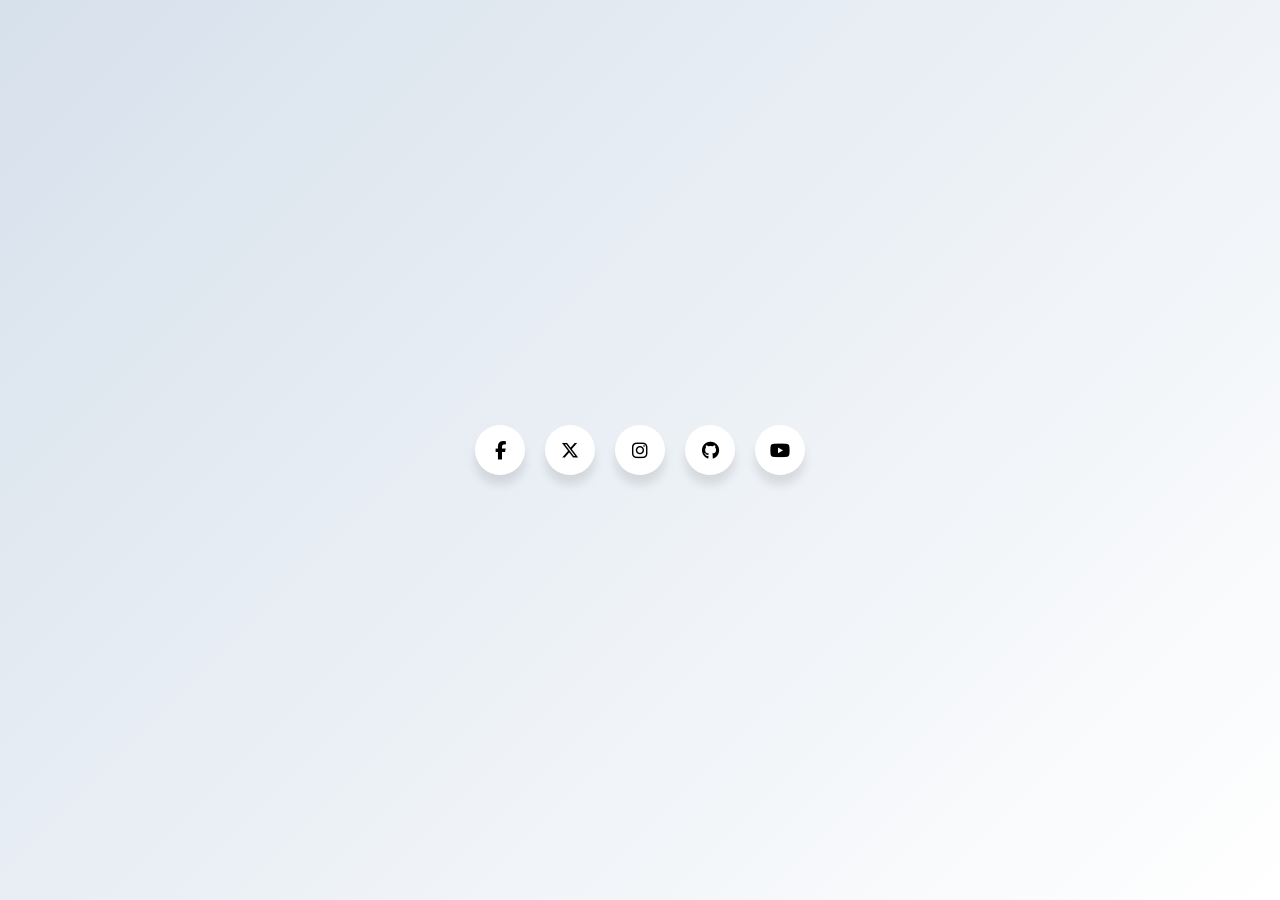
==== index.html @ 21b19be9 "Add files via upload" ====
<!DOCTYPE html>
<html lang="en" >
<head>
  <meta charset="UTF-8">
  <title>Social Media Icons Popups | @coding.stella</title>
  <link rel='stylesheet' href='https://cdnjs.cloudflare.com/ajax/libs/font-awesome/6.4.2/css/all.min.css'><link rel="stylesheet" href="./style.css">
<style>
    @import url("https://fonts.googleapis.com/css2?family=Poppins&display=swap");

* {
  margin: 0;
  padding: 0;
  box-sizing: border-box;
}

*:focus,
*:active {
  outline: none !important;
  -webkit-tap-highlight-color: transparent;
}

html,
body {
  display: flex;
  justify-content: center;
  align-items: center;
  min-height: 100vh;
  min-width: 100vw;
  margin: 0;
  font-family: "Poppins", sans-serif;
  background: linear-gradient(315deg, #ffffff, #d7e1ec);
}

.wrapper {
  display: inline-flex;
  list-style: none;
  padding: 0;
}

.wrapper .icon {
  position: relative;
  background: #ffffff;
  border-radius: 50%;
  padding: 15px;
  margin: 10px;
  width: 50px;
  height: 50px;
  font-size: 18px;
  display: flex;
  justify-content: center;
  align-items: center;
  flex-direction: column;
  box-shadow: 0 10px 10px rgba(0, 0, 0, 0.1);
  cursor: pointer;
  transition: all 0.2s cubic-bezier(0.68, -0.55, 0.265, 1.55);
}

.wrapper .tooltip {
  position: absolute;
  top: 0;
  font-size: 14px;
  background: #ffffff;
  color: #ffffff;
  padding: 5px 8px;
  border-radius: 5px;
  box-shadow: 0 10px 10px rgba(0, 0, 0, 0.1);
  opacity: 0;
  pointer-events: none;
  transition: all 0.3s cubic-bezier(0.68, -0.55, 0.265, 1.55);
}

.wrapper .tooltip::before {
  position: absolute;
  content: "";
  height: 8px;
  width: 8px;
  background: #ffffff;
  bottom: -3px;
  left: 50%;
  transform: translate(-50%) rotate(45deg);
  transition: all 0.3s cubic-bezier(0.68, -0.55, 0.265, 1.55);
}

.wrapper .icon:hover .tooltip {
  top: -45px;
  opacity: 1;
  visibility: visible;
  pointer-events: auto;
}

.wrapper .icon:hover span,
.wrapper .icon:hover .tooltip {
  text-shadow: 0px -1px 0px rgba(0, 0, 0, 0.1);
}

.wrapper .facebook:hover,
.wrapper .facebook:hover .tooltip,
.wrapper .facebook:hover .tooltip::before {
  background: #1877f2;
  color: #ffffff;
}

.wrapper .twitter:hover,
.wrapper .twitter:hover .tooltip,
.wrapper .twitter:hover .tooltip::before {
  background: #222222;
  color: #ffffff;
}

.wrapper .instagram:hover,
.wrapper .instagram:hover .tooltip,
.wrapper .instagram:hover .tooltip::before {
  background: #e4405f;
  color: #ffffff;
}

.wrapper .github:hover,
.wrapper .github:hover .tooltip,
.wrapper .github:hover .tooltip::before {
  background: #833ab4;
  color: #ffffff;
}

.wrapper .youtube:hover,
.wrapper .youtube:hover .tooltip,
.wrapper .youtube:hover .tooltip::before {
  background: #cd201f;
  color: #ffffff;
}
</style>
</head>
<body>
<!-- partial:index.partial.html -->
<ul class="wrapper">
  <li class="icon facebook">
    <span class="tooltip">Facebook</span>
    <span><i class="fab fa-facebook-f"></i></span>
  </li>
  <li class="icon twitter">
    <span class="tooltip">Twitter</span>
    <span><i class="fab fa-x-twitter"></i></span>
  </li>
  <li class="icon instagram">
    <span class="tooltip">Instagram</span>
    <span><i class="fab fa-instagram"></i></span>
  </li>
  <li class="icon github">
    <span class="tooltip">Github</span>
    <span><i class="fab fa-github"></i></span>
  </li>
  <li class="icon youtube">
    <span class="tooltip">Youtube</span>
    <span><i class="fab fa-youtube"></i></span>
  </li>
</ul>
<!-- partial -->
  
</body>
</html>
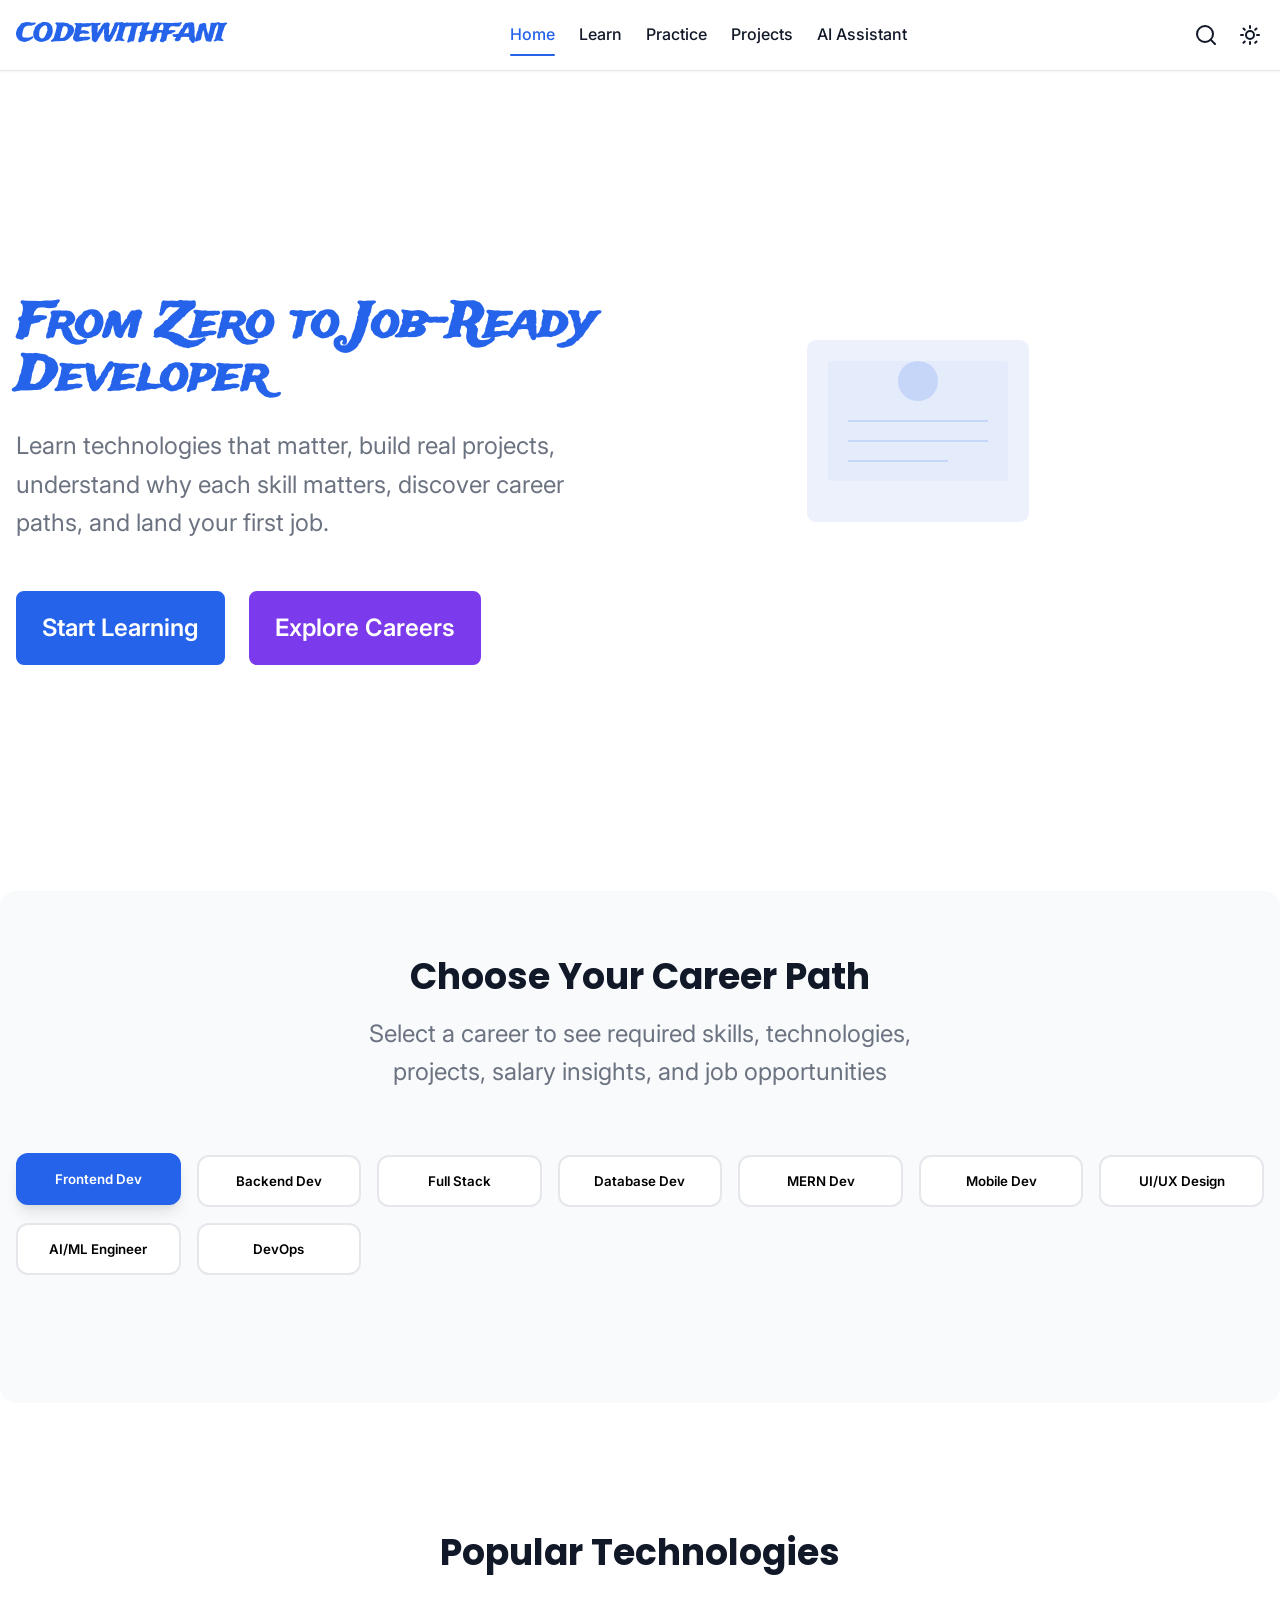
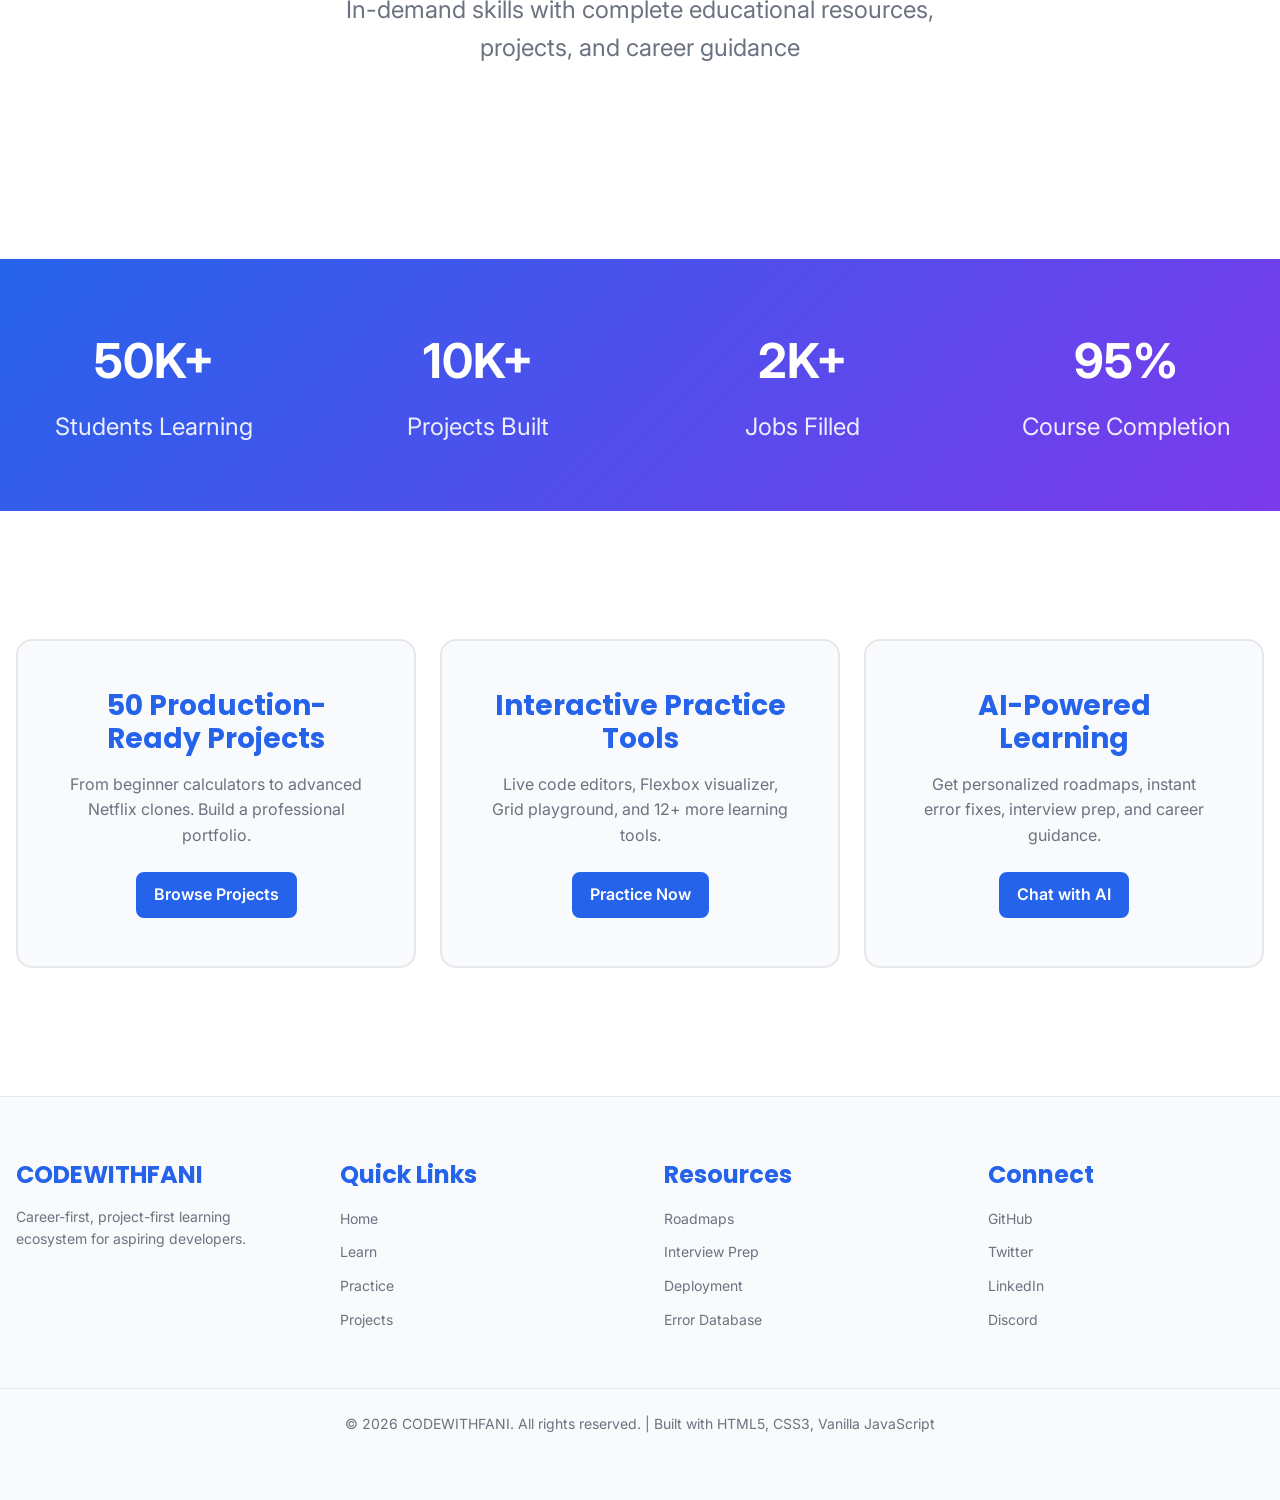
==== commit dba2b54a: "Add index.html - Complete home page" ====
--- a/index.html
+++ b/index.html
@@ -1,159 +1,265 @@
-<!DOCTYPE html>
-<html lang="en" >
-<head>
-  <meta charset="UTF-8">
-  <title>Social Media Icons Popups | @coding.stella</title>
-  <link rel='stylesheet' href='https://cdnjs.cloudflare.com/ajax/libs/font-awesome/6.4.2/css/all.min.css'><link rel="stylesheet" href="./style.css">
-<style>
-    @import url("https://fonts.googleapis.com/css2?family=Poppins&display=swap");
-
-* {
-  margin: 0;
-  padding: 0;
-  box-sizing: border-box;
-}
-
-*:focus,
-*:active {
-  outline: none !important;
-  -webkit-tap-highlight-color: transparent;
-}
-
-html,
-body {
-  display: flex;
-  justify-content: center;
-  align-items: center;
-  min-height: 100vh;
-  min-width: 100vw;
-  margin: 0;
-  font-family: "Poppins", sans-serif;
-  background: linear-gradient(315deg, #ffffff, #d7e1ec);
-}
-
-.wrapper {
-  display: inline-flex;
-  list-style: none;
-  padding: 0;
-}
-
-.wrapper .icon {
-  position: relative;
-  background: #ffffff;
-  border-radius: 50%;
-  padding: 15px;
-  margin: 10px;
-  width: 50px;
-  height: 50px;
-  font-size: 18px;
-  display: flex;
-  justify-content: center;
-  align-items: center;
-  flex-direction: column;
-  box-shadow: 0 10px 10px rgba(0, 0, 0, 0.1);
-  cursor: pointer;
-  transition: all 0.2s cubic-bezier(0.68, -0.55, 0.265, 1.55);
-}
-
-.wrapper .tooltip {
-  position: absolute;
-  top: 0;
-  font-size: 14px;
-  background: #ffffff;
-  color: #ffffff;
-  padding: 5px 8px;
-  border-radius: 5px;
-  box-shadow: 0 10px 10px rgba(0, 0, 0, 0.1);
-  opacity: 0;
-  pointer-events: none;
-  transition: all 0.3s cubic-bezier(0.68, -0.55, 0.265, 1.55);
-}
-
-.wrapper .tooltip::before {
-  position: absolute;
-  content: "";
-  height: 8px;
-  width: 8px;
-  background: #ffffff;
-  bottom: -3px;
-  left: 50%;
-  transform: translate(-50%) rotate(45deg);
-  transition: all 0.3s cubic-bezier(0.68, -0.55, 0.265, 1.55);
-}
-
-.wrapper .icon:hover .tooltip {
-  top: -45px;
-  opacity: 1;
-  visibility: visible;
-  pointer-events: auto;
-}
-
-.wrapper .icon:hover span,
-.wrapper .icon:hover .tooltip {
-  text-shadow: 0px -1px 0px rgba(0, 0, 0, 0.1);
-}
-
-.wrapper .facebook:hover,
-.wrapper .facebook:hover .tooltip,
-.wrapper .facebook:hover .tooltip::before {
-  background: #1877f2;
-  color: #ffffff;
-}
-
-.wrapper .twitter:hover,
-.wrapper .twitter:hover .tooltip,
-.wrapper .twitter:hover .tooltip::before {
-  background: #222222;
-  color: #ffffff;
-}
-
-.wrapper .instagram:hover,
-.wrapper .instagram:hover .tooltip,
-.wrapper .instagram:hover .tooltip::before {
-  background: #e4405f;
-  color: #ffffff;
-}
-
-.wrapper .github:hover,
-.wrapper .github:hover .tooltip,
-.wrapper .github:hover .tooltip::before {
-  background: #833ab4;
-  color: #ffffff;
-}
-
-.wrapper .youtube:hover,
-.wrapper .youtube:hover .tooltip,
-.wrapper .youtube:hover .tooltip::before {
-  background: #cd201f;
-  color: #ffffff;
-}
-</style>
-</head>
-<body>
-<!-- partial:index.partial.html -->
-<ul class="wrapper">
-  <li class="icon facebook">
-    <span class="tooltip">Facebook</span>
-    <span><i class="fab fa-facebook-f"></i></span>
-  </li>
-  <li class="icon twitter">
-    <span class="tooltip">Twitter</span>
-    <span><i class="fab fa-x-twitter"></i></span>
-  </li>
-  <li class="icon instagram">
-    <span class="tooltip">Instagram</span>
-    <span><i class="fab fa-instagram"></i></span>
-  </li>
-  <li class="icon github">
-    <span class="tooltip">Github</span>
-    <span><i class="fab fa-github"></i></span>
-  </li>
-  <li class="icon youtube">
-    <span class="tooltip">Youtube</span>
-    <span><i class="fab fa-youtube"></i></span>
-  </li>
-</ul>
-<!-- partial -->
-  
-</body>
-</html>+<!DOCTYPE html>
+<html lang="en">
+<head>
+    <meta charset="UTF-8">
+    <meta name="viewport" content="width=device-width, initial-scale=1.0">
+    <meta name="description" content="CODEWITHFANI - Career-First, Project-First Learning Ecosystem. Learn coding, build projects, get hired.">
+    <meta name="theme-color" content="#2563EB">
+    <meta property="og:title" content="CODEWITHFANI - From Zero to Job-Ready Developer">
+    <meta property="og:description" content="Learn technologies, build real projects, understand why, see what jobs unlock, and get hired.">
+    <meta property="og:type" content="website">
+    <title>CODEWITHFANI - From Zero to Job-Ready Developer</title>
+    
+    <link href="https://fonts.googleapis.com/css2?family=Trade+Winds&family=Inter:wght@400;500;600;700&family=Poppins:wght@400;500;600;700&display=swap" rel="stylesheet">
+    <link rel="stylesheet" href="css/main.css">
+</head>
+<body>
+    <!-- Navigation -->
+    <nav class="navbar">
+        <div class="navbar-container">
+            <div class="navbar-logo">
+                <a href="index.html" class="logo-text">CODEWITHFANI</a>
+            </div>
+            
+            <div class="navbar-menu" id="navbarMenu">
+                <a href="index.html" class="nav-link active">Home</a>
+                <a href="learn.html" class="nav-link">Learn</a>
+                <a href="practice.html" class="nav-link">Practice</a>
+                <a href="projects.html" class="nav-link">Projects</a>
+                <a href="#" class="nav-link" id="aiAssistantToggle">AI Assistant</a>
+            </div>
+            
+            <div class="navbar-controls">
+                <button class="search-btn" id="searchBtn" title="Search">
+                    <svg width="20" height="20" viewBox="0 0 20 20" fill="none">
+                        <path d="M9 17C13.4183 17 17 13.4183 17 9C17 4.58172 13.4183 1 9 1C4.58172 1 1 4.58172 1 9C1 13.4183 4.58172 17 9 17Z" stroke="currentColor" stroke-width="2"/>
+                        <path d="M19 19L14.65 14.65" stroke="currentColor" stroke-width="2" stroke-linecap="round"/>
+                    </svg>
+                </button>
+                
+                <button class="theme-toggle" id="themeToggle" title="Toggle theme">
+                    <svg class="sun-icon" width="20" height="20" viewBox="0 0 20 20" fill="none">
+                        <circle cx="10" cy="10" r="4" stroke="currentColor" stroke-width="2"/>
+                        <line x1="10" y1="1" x2="10" y2="3" stroke="currentColor" stroke-width="2" stroke-linecap="round"/>
+                        <line x1="10" y1="17" x2="10" y2="19" stroke="currentColor" stroke-width="2" stroke-linecap="round"/>
+                        <line x1="19" y1="10" x2="17" y2="10" stroke="currentColor" stroke-width="2" stroke-linecap="round"/>
+                        <line x1="3" y1="10" x2="1" y2="10" stroke="currentColor" stroke-width="2" stroke-linecap="round"/>
+                        <line x1="16.5" y1="16.5" x2="15.2" y2="17.8" stroke="currentColor" stroke-width="2" stroke-linecap="round"/>
+                        <line x1="4.8" y1="4.8" x2="3.5" y2="3.5" stroke="currentColor" stroke-width="2" stroke-linecap="round"/>
+                        <line x1="16.5" y1="3.5" x2="15.2" y2="4.8" stroke="currentColor" stroke-width="2" stroke-linecap="round"/>
+                        <line x1="4.8" y1="16.5" x2="3.5" y2="17.8" stroke="currentColor" stroke-width="2" stroke-linecap="round"/>
+                    </svg>
+                    <svg class="moon-icon" width="20" height="20" viewBox="0 0 20 20" fill="none" style="display: none;">
+                        <path d="M17.293 13.293A8 8 0 016.707 2.707a8.001 8.001 0 1010.586 10.586z" stroke="currentColor" stroke-width="1.5"/>
+                    </svg>
+                </button>
+                
+                <button class="hamburger" id="hamburger" title="Toggle menu">
+                    <span></span>
+                    <span></span>
+                    <span></span>
+                </button>
+            </div>
+        </div>
+    </nav>
+
+    <!-- Main Content -->
+    <main>
+        <!-- Hero Section -->
+        <section class="hero">
+            <div class="hero-content">
+                <h1 class="hero-title">From Zero to Job-Ready Developer</h1>
+                <p class="hero-subtitle">Learn technologies that matter, build real projects, understand why each skill matters, discover career paths, and land your first job.</p>
+                <div class="hero-cta">
+                    <a href="learn.html" class="btn btn-primary btn-lg">Start Learning</a>
+                    <a href="#careers" class="btn btn-secondary btn-lg">Explore Careers</a>
+                </div>
+            </div>
+            <div class="hero-image">
+                <div class="illustration-placeholder">
+                    <svg width="300" height="300" viewBox="0 0 300 300" fill="none">
+                        <rect x="40" y="60" width="220" height="180" rx="8" fill="currentColor" opacity="0.1" stroke="currentColor" stroke-width="2"/>
+                        <rect x="60" y="80" width="180" height="120" rx="4" fill="currentColor" opacity="0.05"/>
+                        <circle cx="150" cy="100" r="20" fill="currentColor" opacity="0.2"/>
+                        <line x1="80" y1="140" x2="220" y2="140" stroke="currentColor" stroke-width="2" opacity="0.2"/>
+                        <line x1="80" y1="160" x2="220" y2="160" stroke="currentColor" stroke-width="2" opacity="0.2"/>
+                        <line x1="80" y1="180" x2="180" y2="180" stroke="currentColor" stroke-width="2" opacity="0.2"/>
+                    </svg>
+                </div>
+            </div>
+        </section>
+
+        <!-- Career Explorer Section -->
+        <section class="career-explorer" id="careers">
+            <div class="section-header">
+                <h2>Choose Your Career Path</h2>
+                <p>Select a career to see required skills, technologies, projects, salary insights, and job opportunities</p>
+            </div>
+            
+            <div class="career-selector">
+                <button class="career-btn active" data-career="frontend">Frontend Dev</button>
+                <button class="career-btn" data-career="backend">Backend Dev</button>
+                <button class="career-btn" data-career="fullstack">Full Stack</button>
+                <button class="career-btn" data-career="database">Database Dev</button>
+                <button class="career-btn" data-career="mern">MERN Dev</button>
+                <button class="career-btn" data-career="mobile">Mobile Dev</button>
+                <button class="career-btn" data-career="uxui">UI/UX Design</button>
+                <button class="career-btn" data-career="aiml">AI/ML Engineer</button>
+                <button class="career-btn" data-career="devops">DevOps</button>
+            </div>
+
+            <div class="career-details" id="careerDetails">
+                <!-- Dynamically populated by JavaScript -->
+            </div>
+        </section>
+
+        <!-- Technology Showcase -->
+        <section class="tech-showcase">
+            <div class="section-header">
+                <h2>Popular Technologies</h2>
+                <p>In-demand skills with complete educational resources, projects, and career guidance</p>
+            </div>
+
+            <div class="tech-grid" id="techGrid">
+                <!-- Dynamically populated by JavaScript -->
+            </div>
+        </section>
+
+        <!-- Stats Section -->
+        <section class="stats">
+            <div class="stat-item">
+                <div class="stat-number">50K+</div>
+                <div class="stat-label">Students Learning</div>
+            </div>
+            <div class="stat-item">
+                <div class="stat-number">10K+</div>
+                <div class="stat-label">Projects Built</div>
+            </div>
+            <div class="stat-item">
+                <div class="stat-number">2K+</div>
+                <div class="stat-label">Jobs Filled</div>
+            </div>
+            <div class="stat-item">
+                <div class="stat-number">95%</div>
+                <div class="stat-label">Course Completion</div>
+            </div>
+        </section>
+
+        <!-- CTA Sections -->
+        <section class="cta-section">
+            <div class="cta-card">
+                <h3>50 Production-Ready Projects</h3>
+                <p>From beginner calculators to advanced Netflix clones. Build a professional portfolio.</p>
+                <a href="projects.html" class="btn btn-primary">Browse Projects</a>
+            </div>
+            <div class="cta-card">
+                <h3>Interactive Practice Tools</h3>
+                <p>Live code editors, Flexbox visualizer, Grid playground, and 12+ more learning tools.</p>
+                <a href="practice.html" class="btn btn-primary">Practice Now</a>
+            </div>
+            <div class="cta-card">
+                <h3>AI-Powered Learning</h3>
+                <p>Get personalized roadmaps, instant error fixes, interview prep, and career guidance.</p>
+                <a href="#" class="btn btn-primary" id="aiCtaBtn">Chat with AI</a>
+            </div>
+        </section>
+    </main>
+
+    <!-- Footer -->
+    <footer class="footer">
+        <div class="footer-content">
+            <div class="footer-section">
+                <h4>CODEWITHFANI</h4>
+                <p>Career-first, project-first learning ecosystem for aspiring developers.</p>
+            </div>
+            <div class="footer-section">
+                <h4>Quick Links</h4>
+                <ul>
+                    <li><a href="index.html">Home</a></li>
+                    <li><a href="learn.html">Learn</a></li>
+                    <li><a href="practice.html">Practice</a></li>
+                    <li><a href="projects.html">Projects</a></li>
+                </ul>
+            </div>
+            <div class="footer-section">
+                <h4>Resources</h4>
+                <ul>
+                    <li><a href="#roadmaps">Roadmaps</a></li>
+                    <li><a href="#interview">Interview Prep</a></li>
+                    <li><a href="#deployment">Deployment</a></li>
+                    <li><a href="#errors">Error Database</a></li>
+                </ul>
+            </div>
+            <div class="footer-section">
+                <h4>Connect</h4>
+                <ul>
+                    <li><a href="#">GitHub</a></li>
+                    <li><a href="#">Twitter</a></li>
+                    <li><a href="#">LinkedIn</a></li>
+                    <li><a href="#">Discord</a></li>
+                </ul>
+            </div>
+        </div>
+        <div class="footer-bottom">
+            <p>&copy; 2026 CODEWITHFANI. All rights reserved. | Built with HTML5, CSS3, Vanilla JavaScript</p>
+        </div>
+    </footer>
+
+    <!-- Scroll to Top Button -->
+    <button class="scroll-to-top" id="scrollToTop" title="Scroll to top">
+        <svg width="20" height="20" viewBox="0 0 20 20" fill="none">
+            <path d="M10 16V4M10 4L4 10M10 4L16 10" stroke="currentColor" stroke-width="2" stroke-linecap="round" stroke-linejoin="round"/>
+        </svg>
+    </button>
+
+    <!-- AI Assistant Chat -->
+    <div class="ai-assistant" id="aiAssistant">
+        <div class="ai-header">
+            <h3>AI Learning Assistant</h3>
+            <button class="ai-close" id="aiClose">
+                <svg width="20" height="20" viewBox="0 0 20 20" fill="none">
+                    <path d="M15 5L5 15M5 5L15 15" stroke="currentColor" stroke-width="2" stroke-linecap="round"/>
+                </svg>
+            </button>
+        </div>
+        <div class="ai-messages" id="aiMessages">
+            <div class="ai-message ai-message-bot">
+                <p>👋 Hi! I'm your AI Learning Assistant. I can help you with:
+                <ul style="margin-top: 8px; margin-left: 16px;">
+                    <li>Generate learning notes</li>
+                    <li>Create personalized roadmaps</li>
+                    <li>Debug code and fix errors</li>
+                    <li>Prepare for interviews</li>
+                    <li>Career guidance</li>
+                </ul>
+                </p>
+            </div>
+        </div>
+        <div class="ai-input-area">
+            <input type="text" id="aiInput" placeholder="Ask me anything..." class="ai-input" autocomplete="off">
+            <button class="ai-send" id="aiSend">
+                <svg width="18" height="18" viewBox="0 0 18 18" fill="none">
+                    <path d="M1 9L17 1V17L1 9Z" fill="currentColor"/>
+                </svg>
+            </button>
+        </div>
+    </div>
+
+    <!-- Search Modal -->
+    <div class="search-modal" id="searchModal">
+        <div class="search-modal-content">
+            <input type="text" id="searchInput" placeholder="Search technologies, projects, lessons..." class="search-input" autocomplete="off" autofocus>
+            <div class="search-results" id="searchResults"></div>
+            <button class="search-close" id="searchClose">
+                <svg width="24" height="24" viewBox="0 0 24 24" fill="none">
+                    <path d="M18 6L6 18M6 6L18 18" stroke="currentColor" stroke-width="2" stroke-linecap="round"/>
+                </svg>
+            </button>
+        </div>
+    </div>
+
+    <!-- Core Scripts -->
+    <script src="js/core/app.js"></script>
+    <script src="js/pages/home.js"></script>
+</body>
+</html>
--- a/css/main.css
+++ b/css/main.css
@@ -0,0 +1,296 @@
+/* Import all stylesheets */
+@import url('global/variables.css');
+@import url('global/reset.css');
+@import url('global/typography.css');
+@import url('global/utilities.css');
+@import url('components/navbar.css');
+@import url('components/buttons.css');
+@import url('components/footer.css');
+@import url('components/modal.css');
+@import url('pages/home.css');
+
+/* Scrollbar Styling */
+::-webkit-scrollbar {
+  width: 10px;
+  height: 10px;
+}
+
+::-webkit-scrollbar-track {
+  background-color: var(--color-bg-secondary);
+}
+
+::-webkit-scrollbar-thumb {
+  background-color: var(--color-border);
+  border-radius: 5px;
+}
+
+::-webkit-scrollbar-thumb:hover {
+  background-color: var(--color-text-secondary);
+}
+
+/* Scroll to top button */
+.scroll-to-top {
+  position: fixed;
+  bottom: 30px;
+  right: 30px;
+  width: 44px;
+  height: 44px;
+  background-color: var(--color-primary);
+  color: white;
+  border: none;
+  border-radius: var(--radius-full);
+  cursor: pointer;
+  display: none;
+  align-items: center;
+  justify-content: center;
+  box-shadow: var(--shadow-lg);
+  transition: all var(--transition-base);
+  z-index: var(--z-fixed);
+}
+
+.scroll-to-top.show {
+  display: flex;
+}
+
+.scroll-to-top:hover {
+  transform: translateY(-3px);
+  box-shadow: var(--shadow-xl);
+}
+
+/* AI Assistant Chat */
+.ai-assistant {
+  position: fixed;
+  bottom: 20px;
+  right: 20px;
+  width: 380px;
+  max-height: 600px;
+  background-color: var(--color-bg);
+  border-radius: var(--radius-xl);
+  box-shadow: var(--shadow-xl);
+  display: none;
+  flex-direction: column;
+  z-index: var(--z-fixed);
+  border: 1px solid var(--color-border);
+  animation: slideInUp var(--transition-base) ease-out;
+}
+
+.ai-assistant.show {
+  display: flex;
+}
+
+.ai-header {
+  padding: var(--spacing-lg);
+  background-color: var(--color-primary);
+  color: white;
+  border-radius: var(--radius-xl) var(--radius-xl) 0 0;
+  display: flex;
+  justify-content: space-between;
+  align-items: center;
+}
+
+.ai-header h3 {
+  margin: 0;
+  font-size: var(--fs-h4);
+}
+
+.ai-close {
+  background: none;
+  border: none;
+  color: white;
+  cursor: pointer;
+  display: flex;
+  align-items: center;
+  justify-content: center;
+  transition: transform var(--transition-fast);
+}
+
+.ai-close:hover {
+  transform: scale(1.1);
+}
+
+.ai-messages {
+  flex: 1;
+  overflow-y: auto;
+  padding: var(--spacing-lg);
+  display: flex;
+  flex-direction: column;
+  gap: var(--spacing-md);
+}
+
+.ai-message {
+  display: flex;
+  gap: var(--spacing-sm);
+  animation: slideInUp var(--transition-base) ease-out;
+}
+
+.ai-message-bot {
+  justify-content: flex-start;
+}
+
+.ai-message-bot p {
+  background-color: var(--color-bg-secondary);
+  padding: var(--spacing-md);
+  border-radius: var(--radius-lg);
+  margin: 0;
+  max-width: 80%;
+}
+
+.ai-message-user {
+  justify-content: flex-end;
+}
+
+.ai-message-user p {
+  background-color: var(--color-primary);
+  color: white;
+  padding: var(--spacing-md);
+  border-radius: var(--radius-lg);
+  margin: 0;
+  max-width: 80%;
+}
+
+.ai-input-area {
+  padding: var(--spacing-md);
+  border-top: 1px solid var(--color-border);
+  display: flex;
+  gap: var(--spacing-sm);
+}
+
+.ai-input {
+  flex: 1;
+  padding: var(--spacing-sm) var(--spacing-md);
+  border: 1px solid var(--color-border);
+  border-radius: var(--radius-md);
+  font-size: var(--fs-body);
+  background-color: var(--color-bg);
+  color: var(--color-text);
+}
+
+.ai-input:focus {
+  outline: none;
+  border-color: var(--color-primary);
+}
+
+.ai-send {
+  width: 36px;
+  height: 36px;
+  background-color: var(--color-primary);
+  color: white;
+  border: none;
+  border-radius: var(--radius-md);
+  cursor: pointer;
+  display: flex;
+  align-items: center;
+  justify-content: center;
+  transition: all var(--transition-fast);
+}
+
+.ai-send:hover {
+  background-color: #1d4ed8;
+  transform: translateY(-2px);
+}
+
+/* Search Modal */
+.search-modal {
+  display: none;
+  position: fixed;
+  top: 0;
+  left: 0;
+  right: 0;
+  bottom: 0;
+  background-color: rgba(0, 0, 0, 0.7);
+  z-index: var(--z-modal-backdrop);
+  padding: var(--spacing-3xl) var(--spacing-md);
+  align-items: flex-start;
+  justify-content: center;
+}
+
+.search-modal.active {
+  display: flex;
+  animation: fadeIn var(--transition-base) ease-out;
+}
+
+.search-modal-content {
+  position: relative;
+  width: 100%;
+  max-width: 600px;
+  background-color: var(--color-bg);
+  border-radius: var(--radius-xl);
+  box-shadow: var(--shadow-xl);
+  overflow: hidden;
+  margin-top: var(--spacing-lg);
+}
+
+.search-input {
+  width: 100%;
+  padding: var(--spacing-lg);
+  font-size: var(--fs-h4);
+  border: none;
+  background-color: var(--color-bg);
+  color: var(--color-text);
+}
+
+.search-input:focus {
+  outline: none;
+}
+
+.search-results {
+  max-height: 400px;
+  overflow-y: auto;
+  border-top: 1px solid var(--color-border);
+}
+
+.search-result-item {
+  padding: var(--spacing-lg);
+  border-bottom: 1px solid var(--color-border);
+  cursor: pointer;
+  transition: background-color var(--transition-fast);
+}
+
+.search-result-item:hover {
+  background-color: var(--color-bg-secondary);
+}
+
+.search-close {
+  position: absolute;
+  top: var(--spacing-md);
+  right: var(--spacing-md);
+  background: none;
+  border: none;
+  color: var(--color-text-secondary);
+  cursor: pointer;
+  font-size: 24px;
+  display: none;
+}
+
+.search-close.show {
+  display: flex;
+  align-items: center;
+  justify-content: center;
+}
+
+/* Responsive */
+@media (max-width: 768px) {
+  .ai-assistant {
+    width: 100%;
+    height: 100%;
+    max-height: none;
+    right: 0;
+    bottom: 0;
+    border-radius: 0;
+  }
+
+  .search-modal {
+    padding: var(--spacing-md);
+  }
+
+  .search-modal-content {
+    margin-top: 0;
+  }
+
+  .scroll-to-top {
+    bottom: 20px;
+    right: 20px;
+    width: 40px;
+    height: 40px;
+  }
+}
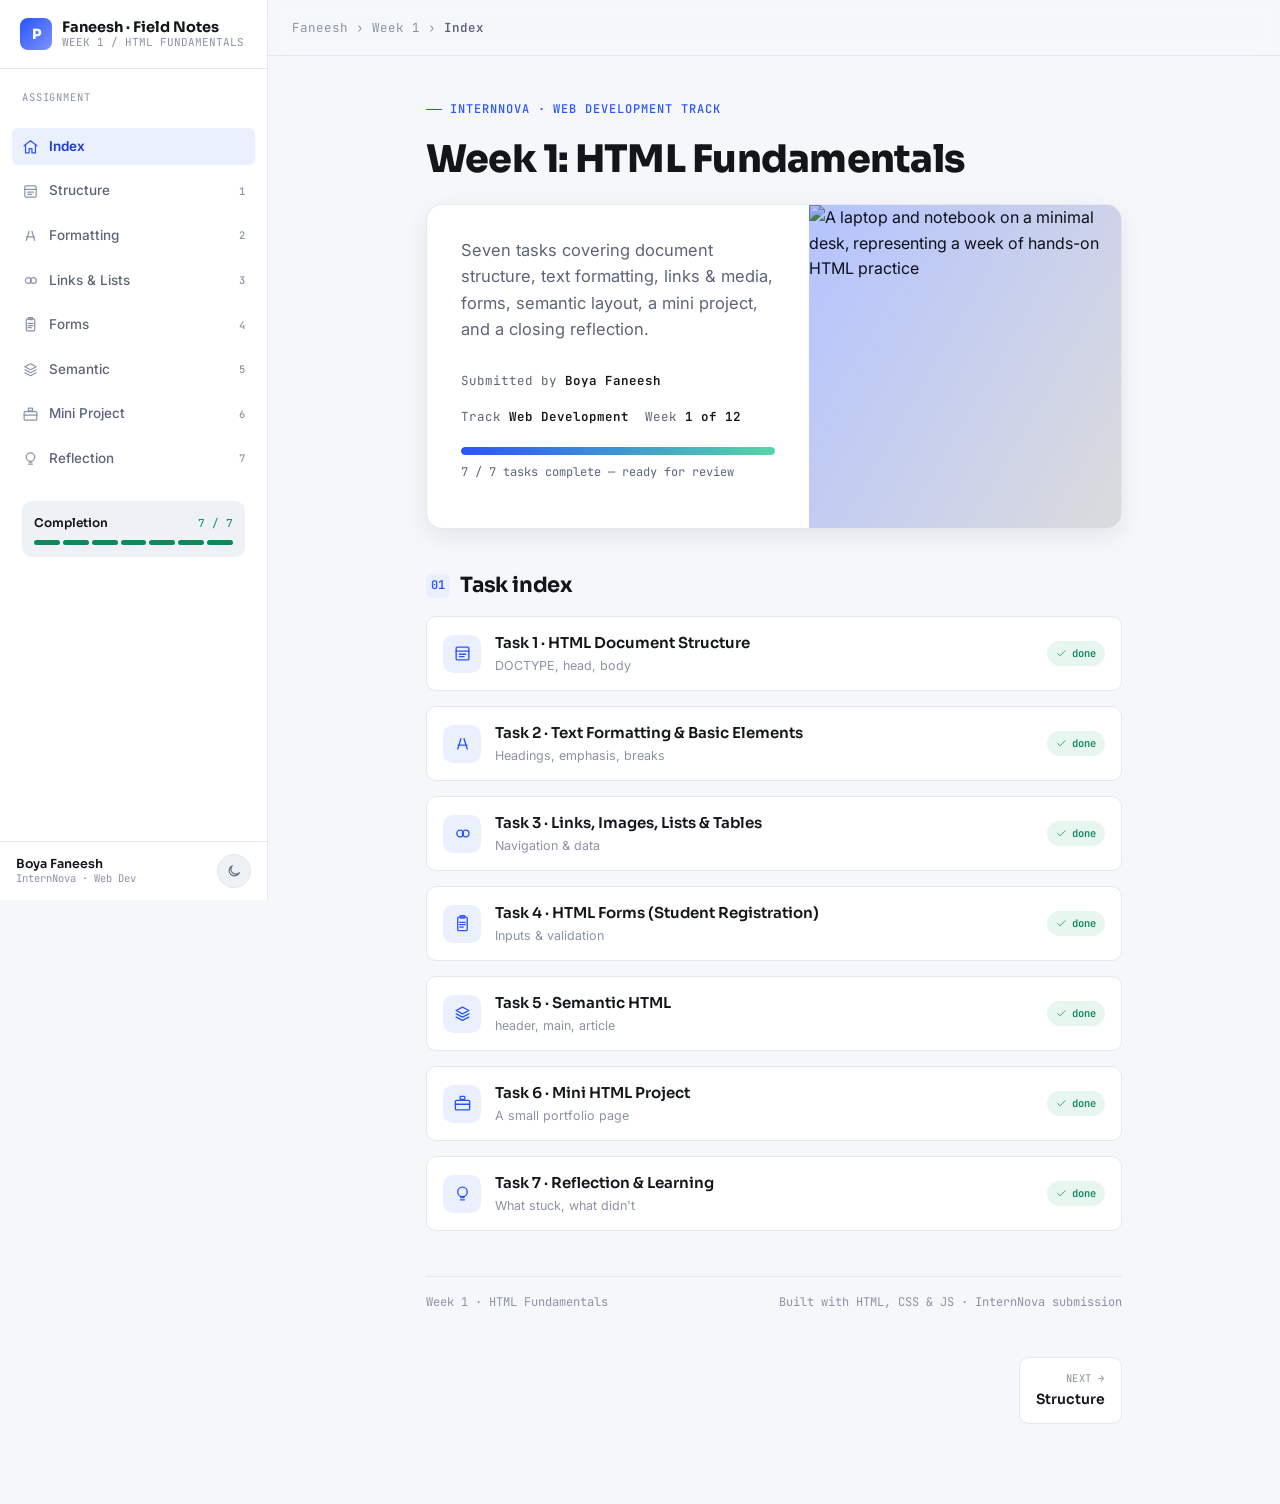
==== commit 17456ad1: "Initial commit" ====
--- a/index.html
+++ b/index.html
@@ -3,263 +3,112 @@
 <head>
     <meta charset="UTF-8">
     <meta name="viewport" content="width=device-width, initial-scale=1.0">
-    <meta name="description" content="CODEWITHFANI - Career-First, Project-First Learning Ecosystem. Learn coding, build projects, get hired.">
-    <meta name="theme-color" content="#2563EB">
-    <meta property="og:title" content="CODEWITHFANI - From Zero to Job-Ready Developer">
-    <meta property="og:description" content="Learn technologies, build real projects, understand why, see what jobs unlock, and get hired.">
-    <meta property="og:type" content="website">
-    <title>CODEWITHFANI - From Zero to Job-Ready Developer</title>
-    
-    <link href="https://fonts.googleapis.com/css2?family=Trade+Winds&family=Inter:wght@400;500;600;700&family=Poppins:wght@400;500;600;700&display=swap" rel="stylesheet">
-    <link rel="stylesheet" href="css/main.css">
+    <title>Week 1 Assignment - HTML Fundamentals</title>
+    <link rel="stylesheet" href="assets/style.css">
 </head>
 <body>
-    <!-- Navigation -->
-    <nav class="navbar">
-        <div class="navbar-container">
-            <div class="navbar-logo">
-                <a href="index.html" class="logo-text">CODEWITHFANI</a>
+    <a class="skip-link" href="#main-content">Skip to content</a>
+    <div class="read-bar"><div class="read-bar-fill"></div></div>
+
+    <div class="shell">
+        <div class="scrim"></div>
+
+        <aside class="sidebar">
+            <div class="sidebar-brand">
+                <div class="brand-mark">P</div>
+                <div class="brand-text">
+                    <strong>Faneesh · Field Notes</strong>
+                    <span>WEEK 1 / HTML FUNDAMENTALS</span>
+                </div>
             </div>
-            
-            <div class="navbar-menu" id="navbarMenu">
-                <a href="index.html" class="nav-link active">Home</a>
-                <a href="learn.html" class="nav-link">Learn</a>
-                <a href="practice.html" class="nav-link">Practice</a>
-                <a href="projects.html" class="nav-link">Projects</a>
-                <a href="#" class="nav-link" id="aiAssistantToggle">AI Assistant</a>
-            </div>
-            
-            <div class="navbar-controls">
-                <button class="search-btn" id="searchBtn" title="Search">
-                    <svg width="20" height="20" viewBox="0 0 20 20" fill="none">
-                        <path d="M9 17C13.4183 17 17 13.4183 17 9C17 4.58172 13.4183 1 9 1C4.58172 1 1 4.58172 1 9C1 13.4183 4.58172 17 9 17Z" stroke="currentColor" stroke-width="2"/>
-                        <path d="M19 19L14.65 14.65" stroke="currentColor" stroke-width="2" stroke-linecap="round"/>
-                    </svg>
-                </button>
-                
-                <button class="theme-toggle" id="themeToggle" title="Toggle theme">
-                    <svg class="sun-icon" width="20" height="20" viewBox="0 0 20 20" fill="none">
-                        <circle cx="10" cy="10" r="4" stroke="currentColor" stroke-width="2"/>
-                        <line x1="10" y1="1" x2="10" y2="3" stroke="currentColor" stroke-width="2" stroke-linecap="round"/>
-                        <line x1="10" y1="17" x2="10" y2="19" stroke="currentColor" stroke-width="2" stroke-linecap="round"/>
-                        <line x1="19" y1="10" x2="17" y2="10" stroke="currentColor" stroke-width="2" stroke-linecap="round"/>
-                        <line x1="3" y1="10" x2="1" y2="10" stroke="currentColor" stroke-width="2" stroke-linecap="round"/>
-                        <line x1="16.5" y1="16.5" x2="15.2" y2="17.8" stroke="currentColor" stroke-width="2" stroke-linecap="round"/>
-                        <line x1="4.8" y1="4.8" x2="3.5" y2="3.5" stroke="currentColor" stroke-width="2" stroke-linecap="round"/>
-                        <line x1="16.5" y1="3.5" x2="15.2" y2="4.8" stroke="currentColor" stroke-width="2" stroke-linecap="round"/>
-                        <line x1="4.8" y1="16.5" x2="3.5" y2="17.8" stroke="currentColor" stroke-width="2" stroke-linecap="round"/>
-                    </svg>
-                    <svg class="moon-icon" width="20" height="20" viewBox="0 0 20 20" fill="none" style="display: none;">
-                        <path d="M17.293 13.293A8 8 0 016.707 2.707a8.001 8.001 0 1010.586 10.586z" stroke="currentColor" stroke-width="1.5"/>
-                    </svg>
-                </button>
-                
-                <button class="hamburger" id="hamburger" title="Toggle menu">
-                    <span></span>
-                    <span></span>
-                    <span></span>
+
+            <nav class="sidebar-nav" aria-label="Task navigation">
+                <p class="nav-label">Assignment</p>
+                <ul class="nav-list">
+<li class="nav-item"><a href="index.html"><svg class="" viewBox="0 0 24 24" fill="none" stroke="currentColor" stroke-width="1.7" stroke-linecap="round" stroke-linejoin="round"><path d="M3 11L12 4L21 11"/><path d="M5 10V21H10V15H14V21H19V10"/></svg><span>Index</span></a></li>
+<li class="nav-item"><a href="task1_structure.html"><svg class="" viewBox="0 0 24 24" fill="none" stroke="currentColor" stroke-width="1.7" stroke-linecap="round" stroke-linejoin="round"><rect x="4" y="4" width="16" height="16" rx="1.5"/><line x1="4" y1="9" x2="20" y2="9"/><line x1="8" y1="13" x2="16" y2="13"/><line x1="8" y1="16" x2="14" y2="16"/></svg><span>Structure</span><span class="nav-num">1</span></a></li>
+<li class="nav-item"><a href="task2_text_formatting.html"><svg class="" viewBox="0 0 24 24" fill="none" stroke="currentColor" stroke-width="1.7" stroke-linecap="round" stroke-linejoin="round"><line x1="6" y1="19" x2="10" y2="6"/><line x1="18" y1="19" x2="14" y2="6"/><line x1="6.5" y1="14" x2="17.5" y2="14"/></svg><span>Formatting</span><span class="nav-num">2</span></a></li>
+<li class="nav-item"><a href="task3_links_images_lists_tables.html"><svg class="" viewBox="0 0 24 24" fill="none" stroke="currentColor" stroke-width="1.7" stroke-linecap="round" stroke-linejoin="round"><circle cx="9" cy="12" r="4.2"/><circle cx="16" cy="12" r="4.2"/></svg><span>Links & Lists</span><span class="nav-num">3</span></a></li>
+<li class="nav-item"><a href="task4_registration_form.html"><svg class="" viewBox="0 0 24 24" fill="none" stroke="currentColor" stroke-width="1.7" stroke-linecap="round" stroke-linejoin="round"><rect x="6" y="4" width="12" height="17" rx="1.5"/><rect x="9" y="2.2" width="6" height="3" rx="1"/><line x1="8.5" y1="10.5" x2="15.5" y2="10.5"/><line x1="8.5" y1="13.5" x2="15.5" y2="13.5"/><line x1="8.5" y1="16.5" x2="13" y2="16.5"/></svg><span>Forms</span><span class="nav-num">4</span></a></li>
+<li class="nav-item"><a href="task5_semantic.html"><svg class="" viewBox="0 0 24 24" fill="none" stroke="currentColor" stroke-width="1.7" stroke-linecap="round" stroke-linejoin="round"><polygon points="12,4 20,8.2 12,12.4 4,8.2"/><polyline points="4,12.4 12,16.6 20,12.4"/><polyline points="4,16.6 12,20.8 20,16.6"/></svg><span>Semantic</span><span class="nav-num">5</span></a></li>
+<li class="nav-item"><a href="task6_mini_project.html"><svg class="" viewBox="0 0 24 24" fill="none" stroke="currentColor" stroke-width="1.7" stroke-linecap="round" stroke-linejoin="round"><rect x="9" y="3" width="6" height="4" rx="1"/><rect x="3" y="8" width="18" height="12" rx="1.5"/><line x1="3" y1="13" x2="21" y2="13"/></svg><span>Mini Project</span><span class="nav-num">6</span></a></li>
+<li class="nav-item"><a href="task7_reflection.html"><svg class="" viewBox="0 0 24 24" fill="none" stroke="currentColor" stroke-width="1.7" stroke-linecap="round" stroke-linejoin="round"><circle cx="12" cy="10" r="6"/><line x1="9.5" y1="20" x2="14.5" y2="20"/><line x1="10" y1="17" x2="14" y2="17"/></svg><span>Reflection</span><span class="nav-num">7</span></a></li>
+                </ul>
+
+                <div class="sidebar-progress">
+                    <div class="sp-head"><span>Completion</span><span>7 / 7</span></div>
+                    <div class="sp-segments">
+                        <div class="sp-seg"></div><div class="sp-seg"></div><div class="sp-seg"></div>
+                        <div class="sp-seg"></div><div class="sp-seg"></div><div class="sp-seg"></div>
+                        <div class="sp-seg"></div>
+                    </div>
+                </div>
+            </nav>
+
+            <div class="sidebar-foot">
+                <div class="who">
+                    <strong>Boya Faneesh</strong>
+                    <span>InternNova · Web Dev</span>
+                </div>
+                <button class="theme-toggle" type="button" aria-label="Toggle dark mode">
+                    <svg class="moon" viewBox="0 0 24 24" fill="none" stroke="currentColor" stroke-width="1.7" stroke-linecap="round" stroke-linejoin="round"><path d="M20 14.5A8 8 0 1 1 9.5 4a6.5 6.5 0 0 0 10.5 10.5z"/></svg>
+                    <svg class="sun" viewBox="0 0 24 24" fill="none" stroke="currentColor" stroke-width="1.7" stroke-linecap="round" stroke-linejoin="round"><circle cx="12" cy="12" r="4.2"/><line x1="12" y1="2.5" x2="12" y2="5"/><line x1="12" y1="19" x2="12" y2="21.5"/><line x1="2.5" y1="12" x2="5" y2="12"/><line x1="19" y1="12" x2="21.5" y2="12"/><line x1="4.9" y1="4.9" x2="6.7" y2="6.7"/><line x1="17.3" y1="17.3" x2="19.1" y2="19.1"/><line x1="4.9" y1="19.1" x2="6.7" y2="17.3"/><line x1="17.3" y1="6.7" x2="19.1" y2="4.9"/></svg>
                 </button>
             </div>
-        </div>
-    </nav>
+        </aside>
 
-    <!-- Main Content -->
-    <main>
-        <!-- Hero Section -->
-        <section class="hero">
-            <div class="hero-content">
-                <h1 class="hero-title">From Zero to Job-Ready Developer</h1>
-                <p class="hero-subtitle">Learn technologies that matter, build real projects, understand why each skill matters, discover career paths, and land your first job.</p>
-                <div class="hero-cta">
-                    <a href="learn.html" class="btn btn-primary btn-lg">Start Learning</a>
-                    <a href="#careers" class="btn btn-secondary btn-lg">Explore Careers</a>
+        <div class="main">
+            <header class="topbar">
+                <button class="menu-btn" type="button" aria-label="Open navigation" aria-expanded="false">
+                    <svg viewBox="0 0 24 24" fill="none" stroke="currentColor" stroke-width="1.8" stroke-linecap="round"><line x1="4" y1="7" x2="20" y2="7"/><line x1="4" y1="12" x2="20" y2="12"/><line x1="4" y1="17" x2="20" y2="17"/></svg>
+                </button>
+                <div class="breadcrumb">Faneesh &rsaquo; Week 1 &rsaquo; <b>Index</b></div>
+            </header>
+
+            <main id="main-content" class="page index-page">
+
+                <p class="eyebrow">InternNova &middot; Web Development Track</p>
+                <h1>Week 1: HTML Fundamentals</h1>
+
+                <div class="hero-card reveal">
+                    <div class="hero-copy">
+                        <p class="lede">Seven tasks covering document structure, text formatting, links &amp; media, forms, semantic layout, a mini project, and a closing reflection.</p>
+                        <div class="hero-meta">
+                            <span>Submitted by <b>Boya Faneesh</b></span>
+                            <span>Track <b>Web Development</b></span>
+                            <span>Week <b>1 of 12</b></span>
+                        </div>
+                        <div class="progress-block">
+                            <div class="progress-track"><div class="progress-fill" data-target="100"></div></div>
+                            <p class="progress-caption">7 / 7 tasks complete &mdash; ready for review</p>
+                        </div>
+                    </div>
+                    <div class="hero-media">
+                        <img src="https://images.unsplash.com/photo-1752223638233-4c9545333f89?w=1200&q=75&auto=format&fit=crop" alt="A laptop and notebook on a minimal desk, representing a week of hands-on HTML practice" loading="lazy">
+                    </div>
                 </div>
-            </div>
-            <div class="hero-image">
-                <div class="illustration-placeholder">
-                    <svg width="300" height="300" viewBox="0 0 300 300" fill="none">
-                        <rect x="40" y="60" width="220" height="180" rx="8" fill="currentColor" opacity="0.1" stroke="currentColor" stroke-width="2"/>
-                        <rect x="60" y="80" width="180" height="120" rx="4" fill="currentColor" opacity="0.05"/>
-                        <circle cx="150" cy="100" r="20" fill="currentColor" opacity="0.2"/>
-                        <line x1="80" y1="140" x2="220" y2="140" stroke="currentColor" stroke-width="2" opacity="0.2"/>
-                        <line x1="80" y1="160" x2="220" y2="160" stroke="currentColor" stroke-width="2" opacity="0.2"/>
-                        <line x1="80" y1="180" x2="180" y2="180" stroke="currentColor" stroke-width="2" opacity="0.2"/>
-                    </svg>
-                </div>
-            </div>
-        </section>
 
-        <!-- Career Explorer Section -->
-        <section class="career-explorer" id="careers">
-            <div class="section-header">
-                <h2>Choose Your Career Path</h2>
-                <p>Select a career to see required skills, technologies, projects, salary insights, and job opportunities</p>
-            </div>
-            
-            <div class="career-selector">
-                <button class="career-btn active" data-career="frontend">Frontend Dev</button>
-                <button class="career-btn" data-career="backend">Backend Dev</button>
-                <button class="career-btn" data-career="fullstack">Full Stack</button>
-                <button class="career-btn" data-career="database">Database Dev</button>
-                <button class="career-btn" data-career="mern">MERN Dev</button>
-                <button class="career-btn" data-career="mobile">Mobile Dev</button>
-                <button class="career-btn" data-career="uxui">UI/UX Design</button>
-                <button class="career-btn" data-career="aiml">AI/ML Engineer</button>
-                <button class="career-btn" data-career="devops">DevOps</button>
-            </div>
+                <h2><span class="num">01</span>Task index</h2>
+                <ul class="task-grid">
+                    <li class="task-row"><span class="task-icn"><svg class="" viewBox="0 0 24 24" fill="none" stroke="currentColor" stroke-width="1.7" stroke-linecap="round" stroke-linejoin="round"><rect x="4" y="4" width="16" height="16" rx="1.5"/><line x1="4" y1="9" x2="20" y2="9"/><line x1="8" y1="13" x2="16" y2="13"/><line x1="8" y1="16" x2="14" y2="16"/></svg></span><a href="task1_structure.html">Task 1 &middot; HTML Document Structure<span class="task-sub">DOCTYPE, head, body</span></a><span class="task-check"><svg class="" viewBox="0 0 24 24" fill="none" stroke="currentColor" stroke-width="1.7" stroke-linecap="round" stroke-linejoin="round"><polyline points="20 6 9 17 4 12"/></svg> done</span></li>
+                    <li class="task-row"><span class="task-icn"><svg class="" viewBox="0 0 24 24" fill="none" stroke="currentColor" stroke-width="1.7" stroke-linecap="round" stroke-linejoin="round"><line x1="6" y1="19" x2="10" y2="6"/><line x1="18" y1="19" x2="14" y2="6"/><line x1="6.5" y1="14" x2="17.5" y2="14"/></svg></span><a href="task2_text_formatting.html">Task 2 &middot; Text Formatting &amp; Basic Elements<span class="task-sub">Headings, emphasis, breaks</span></a><span class="task-check"><svg class="" viewBox="0 0 24 24" fill="none" stroke="currentColor" stroke-width="1.7" stroke-linecap="round" stroke-linejoin="round"><polyline points="20 6 9 17 4 12"/></svg> done</span></li>
+                    <li class="task-row"><span class="task-icn"><svg class="" viewBox="0 0 24 24" fill="none" stroke="currentColor" stroke-width="1.7" stroke-linecap="round" stroke-linejoin="round"><circle cx="9" cy="12" r="4.2"/><circle cx="16" cy="12" r="4.2"/></svg></span><a href="task3_links_images_lists_tables.html">Task 3 &middot; Links, Images, Lists &amp; Tables<span class="task-sub">Navigation &amp; data</span></a><span class="task-check"><svg class="" viewBox="0 0 24 24" fill="none" stroke="currentColor" stroke-width="1.7" stroke-linecap="round" stroke-linejoin="round"><polyline points="20 6 9 17 4 12"/></svg> done</span></li>
+                    <li class="task-row"><span class="task-icn"><svg class="" viewBox="0 0 24 24" fill="none" stroke="currentColor" stroke-width="1.7" stroke-linecap="round" stroke-linejoin="round"><rect x="6" y="4" width="12" height="17" rx="1.5"/><rect x="9" y="2.2" width="6" height="3" rx="1"/><line x1="8.5" y1="10.5" x2="15.5" y2="10.5"/><line x1="8.5" y1="13.5" x2="15.5" y2="13.5"/><line x1="8.5" y1="16.5" x2="13" y2="16.5"/></svg></span><a href="task4_registration_form.html">Task 4 &middot; HTML Forms (Student Registration)<span class="task-sub">Inputs &amp; validation</span></a><span class="task-check"><svg class="" viewBox="0 0 24 24" fill="none" stroke="currentColor" stroke-width="1.7" stroke-linecap="round" stroke-linejoin="round"><polyline points="20 6 9 17 4 12"/></svg> done</span></li>
+                    <li class="task-row"><span class="task-icn"><svg class="" viewBox="0 0 24 24" fill="none" stroke="currentColor" stroke-width="1.7" stroke-linecap="round" stroke-linejoin="round"><polygon points="12,4 20,8.2 12,12.4 4,8.2"/><polyline points="4,12.4 12,16.6 20,12.4"/><polyline points="4,16.6 12,20.8 20,16.6"/></svg></span><a href="task5_semantic.html">Task 5 &middot; Semantic HTML<span class="task-sub">header, main, article</span></a><span class="task-check"><svg class="" viewBox="0 0 24 24" fill="none" stroke="currentColor" stroke-width="1.7" stroke-linecap="round" stroke-linejoin="round"><polyline points="20 6 9 17 4 12"/></svg> done</span></li>
+                    <li class="task-row"><span class="task-icn"><svg class="" viewBox="0 0 24 24" fill="none" stroke="currentColor" stroke-width="1.7" stroke-linecap="round" stroke-linejoin="round"><rect x="9" y="3" width="6" height="4" rx="1"/><rect x="3" y="8" width="18" height="12" rx="1.5"/><line x1="3" y1="13" x2="21" y2="13"/></svg></span><a href="task6_mini_project.html">Task 6 &middot; Mini HTML Project<span class="task-sub">A small portfolio page</span></a><span class="task-check"><svg class="" viewBox="0 0 24 24" fill="none" stroke="currentColor" stroke-width="1.7" stroke-linecap="round" stroke-linejoin="round"><polyline points="20 6 9 17 4 12"/></svg> done</span></li>
+                    <li class="task-row"><span class="task-icn"><svg class="" viewBox="0 0 24 24" fill="none" stroke="currentColor" stroke-width="1.7" stroke-linecap="round" stroke-linejoin="round"><circle cx="12" cy="10" r="6"/><line x1="9.5" y1="20" x2="14.5" y2="20"/><line x1="10" y1="17" x2="14" y2="17"/></svg></span><a href="task7_reflection.html">Task 7 &middot; Reflection &amp; Learning<span class="task-sub">What stuck, what didn't</span></a><span class="task-check"><svg class="" viewBox="0 0 24 24" fill="none" stroke="currentColor" stroke-width="1.7" stroke-linecap="round" stroke-linejoin="round"><polyline points="20 6 9 17 4 12"/></svg> done</span></li>
+                </ul>
 
-            <div class="career-details" id="careerDetails">
-                <!-- Dynamically populated by JavaScript -->
-            </div>
-        </section>
+                <footer>
+                    <span>Week 1 &middot; HTML Fundamentals</span>
+                    <span>Built with HTML, CSS &amp; JS &middot; InternNova submission</span>
+                </footer>
 
-        <!-- Technology Showcase -->
-        <section class="tech-showcase">
-            <div class="section-header">
-                <h2>Popular Technologies</h2>
-                <p>In-demand skills with complete educational resources, projects, and career guidance</p>
-            </div>
-
-            <div class="tech-grid" id="techGrid">
-                <!-- Dynamically populated by JavaScript -->
-            </div>
-        </section>
-
-        <!-- Stats Section -->
-        <section class="stats">
-            <div class="stat-item">
-                <div class="stat-number">50K+</div>
-                <div class="stat-label">Students Learning</div>
-            </div>
-            <div class="stat-item">
-                <div class="stat-number">10K+</div>
-                <div class="stat-label">Projects Built</div>
-            </div>
-            <div class="stat-item">
-                <div class="stat-number">2K+</div>
-                <div class="stat-label">Jobs Filled</div>
-            </div>
-            <div class="stat-item">
-                <div class="stat-number">95%</div>
-                <div class="stat-label">Course Completion</div>
-            </div>
-        </section>
-
-        <!-- CTA Sections -->
-        <section class="cta-section">
-            <div class="cta-card">
-                <h3>50 Production-Ready Projects</h3>
-                <p>From beginner calculators to advanced Netflix clones. Build a professional portfolio.</p>
-                <a href="projects.html" class="btn btn-primary">Browse Projects</a>
-            </div>
-            <div class="cta-card">
-                <h3>Interactive Practice Tools</h3>
-                <p>Live code editors, Flexbox visualizer, Grid playground, and 12+ more learning tools.</p>
-                <a href="practice.html" class="btn btn-primary">Practice Now</a>
-            </div>
-            <div class="cta-card">
-                <h3>AI-Powered Learning</h3>
-                <p>Get personalized roadmaps, instant error fixes, interview prep, and career guidance.</p>
-                <a href="#" class="btn btn-primary" id="aiCtaBtn">Chat with AI</a>
-            </div>
-        </section>
-    </main>
-
-    <!-- Footer -->
-    <footer class="footer">
-        <div class="footer-content">
-            <div class="footer-section">
-                <h4>CODEWITHFANI</h4>
-                <p>Career-first, project-first learning ecosystem for aspiring developers.</p>
-            </div>
-            <div class="footer-section">
-                <h4>Quick Links</h4>
-                <ul>
-                    <li><a href="index.html">Home</a></li>
-                    <li><a href="learn.html">Learn</a></li>
-                    <li><a href="practice.html">Practice</a></li>
-                    <li><a href="projects.html">Projects</a></li>
-                </ul>
-            </div>
-            <div class="footer-section">
-                <h4>Resources</h4>
-                <ul>
-                    <li><a href="#roadmaps">Roadmaps</a></li>
-                    <li><a href="#interview">Interview Prep</a></li>
-                    <li><a href="#deployment">Deployment</a></li>
-                    <li><a href="#errors">Error Database</a></li>
-                </ul>
-            </div>
-            <div class="footer-section">
-                <h4>Connect</h4>
-                <ul>
-                    <li><a href="#">GitHub</a></li>
-                    <li><a href="#">Twitter</a></li>
-                    <li><a href="#">LinkedIn</a></li>
-                    <li><a href="#">Discord</a></li>
-                </ul>
-            </div>
-        </div>
-        <div class="footer-bottom">
-            <p>&copy; 2026 CODEWITHFANI. All rights reserved. | Built with HTML5, CSS3, Vanilla JavaScript</p>
-        </div>
-    </footer>
-
-    <!-- Scroll to Top Button -->
-    <button class="scroll-to-top" id="scrollToTop" title="Scroll to top">
-        <svg width="20" height="20" viewBox="0 0 20 20" fill="none">
-            <path d="M10 16V4M10 4L4 10M10 4L16 10" stroke="currentColor" stroke-width="2" stroke-linecap="round" stroke-linejoin="round"/>
-        </svg>
-    </button>
-
-    <!-- AI Assistant Chat -->
-    <div class="ai-assistant" id="aiAssistant">
-        <div class="ai-header">
-            <h3>AI Learning Assistant</h3>
-            <button class="ai-close" id="aiClose">
-                <svg width="20" height="20" viewBox="0 0 20 20" fill="none">
-                    <path d="M15 5L5 15M5 5L15 15" stroke="currentColor" stroke-width="2" stroke-linecap="round"/>
-                </svg>
-            </button>
-        </div>
-        <div class="ai-messages" id="aiMessages">
-            <div class="ai-message ai-message-bot">
-                <p>👋 Hi! I'm your AI Learning Assistant. I can help you with:
-                <ul style="margin-top: 8px; margin-left: 16px;">
-                    <li>Generate learning notes</li>
-                    <li>Create personalized roadmaps</li>
-                    <li>Debug code and fix errors</li>
-                    <li>Prepare for interviews</li>
-                    <li>Career guidance</li>
-                </ul>
-                </p>
-            </div>
-        </div>
-        <div class="ai-input-area">
-            <input type="text" id="aiInput" placeholder="Ask me anything..." class="ai-input" autocomplete="off">
-            <button class="ai-send" id="aiSend">
-                <svg width="18" height="18" viewBox="0 0 18 18" fill="none">
-                    <path d="M1 9L17 1V17L1 9Z" fill="currentColor"/>
-                </svg>
-            </button>
+                <div class="page-nav"><span></span><a class="next" href="task1_structure.html"><small>Next &rarr;</small><span>Structure</span></a></div>
+            </main>
         </div>
     </div>
 
-    <!-- Search Modal -->
-    <div class="search-modal" id="searchModal">
-        <div class="search-modal-content">
-            <input type="text" id="searchInput" placeholder="Search technologies, projects, lessons..." class="search-input" autocomplete="off" autofocus>
-            <div class="search-results" id="searchResults"></div>
-            <button class="search-close" id="searchClose">
-                <svg width="24" height="24" viewBox="0 0 24 24" fill="none">
-                    <path d="M18 6L6 18M6 6L18 18" stroke="currentColor" stroke-width="2" stroke-linecap="round"/>
-                </svg>
-            </button>
-        </div>
-    </div>
-
-    <!-- Core Scripts -->
-    <script src="js/core/app.js"></script>
-    <script src="js/pages/home.js"></script>
+    <script src="assets/script.js" defer></script>
 </body>
 </html>
--- a/assets/style.css
+++ b/assets/style.css
@@ -0,0 +1,503 @@
+/* =========================================================
+   Panii — Week 1 HTML Fundamentals
+   Design system v2 — sidebar documentation shell
+   (Final consolidated version — includes Task 6 fixes)
+   ========================================================= */
+
+@import url('https://fonts.googleapis.com/css2?family=Sora:wght@500;600;700;800&family=Inter:wght@400;500;600&family=JetBrains+Mono:wght@400;500;600&display=swap');
+
+:root {
+  --bg: #F6F7FA;
+  --bg-elevated: #FFFFFF;
+  --bg-sunken: #EEF1F6;
+  --border: #E3E7EE;
+  --text: #12151C;
+  --text-muted: #5B6478;
+  --text-faint: #8A93A6;
+  --accent: #2954FF;
+  --accent-hover: #1E42D6;
+  --accent-soft: #EAF0FF;
+  --accent-ink: #1B3AC9;
+  --good: #12875A;
+  --good-soft: #E7F7EF;
+  --bad: #D9412B;
+  --bad-soft: #FDECEA;
+  --code-bg: #EEF1F8;
+  --code-text: #2340D6;
+
+  --sidebar-w: 268px;
+  --topbar-h: 56px;
+  --radius-sm: 6px;
+  --radius: 10px;
+  --radius-lg: 16px;
+  --shadow-sm: 0 1px 2px rgba(16, 20, 30, .06);
+  --shadow: 0 8px 24px rgba(16, 20, 30, .08);
+  --shadow-lg: 0 20px 48px rgba(16, 20, 30, .16);
+
+  --display: "Sora", sans-serif;
+  --body: "Inter", sans-serif;
+  --mono: "JetBrains Mono", monospace;
+}
+
+[data-theme="dark"] {
+  --bg: #0A0D14;
+  --bg-elevated: #11151F;
+  --bg-sunken: #0E1219;
+  --border: #232838;
+  --text: #E9ECF4;
+  --text-muted: #9AA3B8;
+  --text-faint: #6B738A;
+  --accent: #7C93FF;
+  --accent-hover: #91A4FF;
+  --accent-soft: rgba(124, 147, 255, .14);
+  --accent-ink: #C4D0FF;
+  --good: #34D399;
+  --good-soft: rgba(52, 211, 153, .12);
+  --bad: #F87171;
+  --bad-soft: rgba(248, 113, 113, .12);
+  --code-bg: #171C29;
+  --code-text: #A9BBFF;
+  --shadow-sm: 0 1px 2px rgba(0, 0, 0, .3);
+  --shadow: 0 8px 24px rgba(0, 0, 0, .35);
+  --shadow-lg: 0 24px 60px rgba(0, 0, 0, .5);
+}
+
+* { box-sizing: border-box; }
+html { -webkit-text-size-adjust: 100%; }
+
+body {
+  margin: 0;
+  background: var(--bg);
+  color: var(--text);
+  font-family: var(--body);
+  font-size: 16px;
+  line-height: 1.6;
+  transition: background .2s ease, color .2s ease;
+}
+
+img { max-width: 100%; height: auto; display: block; }
+a { color: var(--accent); text-decoration: none; }
+a:hover { color: var(--accent-hover); text-decoration: underline; }
+:focus-visible { outline: 2px solid var(--accent); outline-offset: 2px; border-radius: 3px; }
+
+.skip-link {
+  position: absolute; left: -999px; top: 0; z-index: 200;
+  background: var(--accent); color: #fff; padding: 10px 16px; border-radius: var(--radius-sm);
+}
+.skip-link:focus { left: 12px; top: 12px; }
+
+/* ---------------------------------------------------------
+   Utility: screen-reader only (used by Task 6's caption/legend)
+--------------------------------------------------------- */
+.sr-only {
+  position: absolute; width: 1px; height: 1px; padding: 0; margin: -1px;
+  overflow: hidden; clip: rect(0, 0, 0, 0); white-space: nowrap; border: 0;
+}
+
+/* ---------------------------------------------------------
+   Reading progress hairline (scroll indicator)
+--------------------------------------------------------- */
+.read-bar {
+  position: fixed; top: 0; left: 0; right: 0; height: 3px;
+  background: transparent; z-index: 60;
+}
+.read-bar-fill {
+  height: 100%; width: 0%;
+  background: linear-gradient(90deg, var(--accent), var(--accent-ink));
+  transition: width .1s linear;
+}
+
+/* ---------------------------------------------------------
+   Shell layout
+--------------------------------------------------------- */
+.shell { min-height: 100vh; }
+
+.scrim {
+  position: fixed; inset: 0; background: rgba(8, 10, 16, .5);
+  z-index: 45; opacity: 0; pointer-events: none; transition: opacity .2s ease;
+}
+.scrim.is-visible { opacity: 1; pointer-events: auto; }
+
+/* ---- Sidebar ---- */
+.sidebar {
+  position: fixed; top: 0; left: 0; bottom: 0; width: var(--sidebar-w);
+  background: var(--bg-elevated); border-right: 1px solid var(--border);
+  display: flex; flex-direction: column; z-index: 50;
+  transform: translateX(0); transition: transform .25s ease, background .2s ease, border-color .2s ease;
+}
+.sidebar-brand {
+  display: flex; align-items: center; gap: 10px;
+  padding: 18px 20px; border-bottom: 1px solid var(--border);
+}
+.brand-mark {
+  width: 32px; height: 32px; border-radius: 8px;
+  background: linear-gradient(135deg, var(--accent), #7C93FF);
+  color: #fff; font-family: var(--display); font-weight: 800; font-size: 14px;
+  display: flex; align-items: center; justify-content: center; flex: none;
+}
+.brand-text { display: flex; flex-direction: column; line-height: 1.2; }
+.brand-text strong { font-family: var(--display); font-size: 14.5px; font-weight: 700; }
+.brand-text span { font-family: var(--mono); font-size: 11px; color: var(--text-faint); }
+
+.sidebar-nav { flex: 1; overflow-y: auto; padding: 14px 12px; }
+.nav-label {
+  font-family: var(--mono); font-size: 10.5px; letter-spacing: .08em; text-transform: uppercase;
+  color: var(--text-faint); padding: 6px 10px 8px;
+}
+.nav-list { list-style: none; margin: 0 0 18px; padding: 0; display: flex; flex-direction: column; gap: 2px; }
+.nav-item a {
+  display: flex; align-items: center; gap: 10px;
+  padding: 8px 10px; border-radius: var(--radius-sm);
+  color: var(--text-muted); font-size: 13.5px; font-weight: 500; text-decoration: none;
+  transition: background .15s ease, color .15s ease;
+}
+.nav-item a svg { flex: none; width: 17px; height: 17px; color: var(--text-faint); transition: color .15s ease; }
+.nav-item a:hover { background: var(--bg-sunken); color: var(--text); }
+.nav-item a:hover svg { color: var(--text-muted); }
+.nav-item a.is-active { background: var(--accent-soft); color: var(--accent-ink); font-weight: 600; }
+.nav-item a.is-active svg { color: var(--accent); }
+.nav-num {
+  margin-left: auto; font-family: var(--mono); font-size: 10.5px; color: var(--text-faint);
+}
+
+.sidebar-progress { margin: 4px 10px 16px; padding: 12px; background: var(--bg-sunken); border-radius: var(--radius); }
+.sp-head { display: flex; justify-content: space-between; align-items: baseline; margin-bottom: 8px; }
+.sp-head span:first-child { font-family: var(--display); font-size: 12px; font-weight: 600; }
+.sp-head span:last-child { font-family: var(--mono); font-size: 11px; color: var(--good); }
+.sp-segments { display: flex; gap: 3px; }
+.sp-seg { height: 5px; flex: 1; border-radius: 3px; background: var(--good); opacity: 0; transform: scaleY(.4); transform-origin: bottom; transition: opacity .3s ease, transform .3s ease; }
+.sp-seg.is-on { opacity: 1; transform: scaleY(1); }
+
+.sidebar-foot { border-top: 1px solid var(--border); padding: 12px 16px; display: flex; align-items: center; justify-content: space-between; gap: 8px; }
+.sidebar-foot .who { display: flex; flex-direction: column; line-height: 1.25; min-width: 0; }
+.sidebar-foot .who strong { font-size: 12.5px; font-family: var(--display); font-weight: 600; white-space: nowrap; overflow: hidden; text-overflow: ellipsis; }
+.sidebar-foot .who span { font-size: 10.5px; color: var(--text-faint); font-family: var(--mono); }
+
+.theme-toggle {
+  flex: none; width: 34px; height: 34px; border-radius: 50%;
+  border: 1px solid var(--border); background: var(--bg-sunken); color: var(--text-muted);
+  display: flex; align-items: center; justify-content: center; cursor: pointer;
+}
+.theme-toggle:hover { color: var(--text); border-color: var(--text-faint); }
+.theme-toggle svg { width: 16px; height: 16px; }
+.theme-toggle .sun { display: none; }
+[data-theme="dark"] .theme-toggle .moon { display: none; }
+[data-theme="dark"] .theme-toggle .sun { display: block; }
+
+/* ---- Main column ---- */
+.main { margin-left: var(--sidebar-w); min-height: 100vh; display: flex; flex-direction: column; }
+
+.topbar {
+  position: sticky; top: 0; z-index: 40;
+  display: flex; align-items: center; gap: 12px;
+  height: var(--topbar-h); padding: 0 24px;
+  background: color-mix(in srgb, var(--bg) 88%, transparent);
+  backdrop-filter: blur(10px);
+  border-bottom: 1px solid var(--border);
+}
+.menu-btn {
+  display: none; width: 34px; height: 34px; border-radius: var(--radius-sm);
+  border: 1px solid var(--border); background: var(--bg-elevated); color: var(--text);
+  align-items: center; justify-content: center; cursor: pointer; flex: none;
+}
+.breadcrumb { font-family: var(--mono); font-size: 12.5px; color: var(--text-faint); white-space: nowrap; overflow: hidden; text-overflow: ellipsis; }
+.breadcrumb b { color: var(--text-muted); font-weight: 600; }
+.topbar-spacer { flex: 1; }
+.topbar-cta {
+  font-family: var(--display); font-size: 12.5px; font-weight: 600;
+  color: var(--good); background: var(--good-soft); border: 1px solid transparent;
+  padding: 5px 10px; border-radius: 20px; white-space: nowrap;
+}
+
+.page { max-width: 760px; width: 100%; margin: 0 auto; padding: 44px 32px 80px; }
+
+/* ---------------------------------------------------------
+   Typography
+--------------------------------------------------------- */
+.eyebrow {
+  font-family: var(--mono); font-size: 12px; font-weight: 500; letter-spacing: .08em;
+  text-transform: uppercase; color: var(--accent); margin: 0 0 10px;
+  display: flex; align-items: center; gap: 8px;
+}
+.eyebrow::before { content: ""; width: 16px; height: 1.5px; background: var(--accent); display: inline-block; }
+
+h1 { font-family: var(--display); font-weight: 800; font-size: clamp(28px, 4vw, 38px); letter-spacing: -.02em; margin: 0 0 14px; }
+h2 { font-family: var(--display); font-weight: 700; font-size: 21px; letter-spacing: -.01em; margin: 40px 0 14px; display: flex; align-items: center; gap: 10px; }
+h2 .num, h3 .num {
+  font-family: var(--mono); font-size: 12px; font-weight: 600; color: var(--accent);
+  background: var(--accent-soft); width: 24px; height: 24px; border-radius: 6px;
+  display: inline-flex; align-items: center; justify-content: center; flex: none;
+}
+h3 { font-family: var(--display); font-weight: 600; font-size: 16px; margin: 22px 0 8px; color: var(--text); display: flex; align-items: center; gap: 8px; }
+h3 .num { font-size: 11px; width: 22px; height: 22px; }
+h4, h5, h6 { font-family: var(--display); color: var(--text-muted); }
+h4 { font-size: 14px; font-weight: 600; margin: 18px 0 8px; }
+p { margin: 0 0 14px; color: var(--text); }
+.lede { color: var(--text-muted); font-size: 16.5px; }
+
+hr { border: none; border-top: 1px solid var(--border); margin: 32px 0; }
+strong { color: var(--text); font-weight: 600; }
+
+code {
+  font-family: var(--mono); font-size: .85em; background: var(--code-bg); color: var(--code-text);
+  border-radius: 4px; padding: 1.5px 6px; white-space: nowrap;
+}
+
+/* ---------------------------------------------------------
+   Cards / hero / images
+--------------------------------------------------------- */
+.card {
+  background: var(--bg-elevated); border: 1px solid var(--border); border-radius: var(--radius-lg);
+  box-shadow: var(--shadow-sm);
+}
+
+.hero-card {
+  border-radius: var(--radius-lg); overflow: hidden; margin-bottom: 28px;
+  background: var(--bg-elevated); border: 1px solid var(--border); box-shadow: var(--shadow);
+  display: grid; grid-template-columns: 1.1fr .9fr;
+}
+.hero-copy { padding: 32px 34px; display: flex; flex-direction: column; justify-content: center; }
+.hero-media { position: relative; min-height: 220px; }
+.hero-media img { width: 100%; height: 100%; object-fit: cover; }
+.hero-media::after {
+  content: ""; position: absolute; inset: 0;
+  background: linear-gradient(120deg, rgba(41,84,255,.35), rgba(11,15,20,.15));
+  mix-blend-mode: multiply;
+}
+.hero-meta { display: flex; flex-wrap: wrap; gap: 16px; margin-top: 14px; font-family: var(--mono); font-size: 12.5px; color: var(--text-muted); }
+.hero-meta b { color: var(--text); font-weight: 600; }
+
+.progress-block { margin-top: 20px; }
+.progress-track { height: 8px; border-radius: 5px; background: var(--bg-sunken); overflow: hidden; }
+.progress-fill { height: 100%; width: 0%; border-radius: 5px; background: linear-gradient(90deg, var(--accent), #56D6A6); transition: width 1s cubic-bezier(.2,.8,.2,1); }
+.progress-caption { font-family: var(--mono); font-size: 12px; color: var(--text-muted); margin-top: 8px; }
+
+@media (max-width: 720px) {
+  .hero-card { grid-template-columns: 1fr; }
+  .hero-media { min-height: 160px; order: -1; }
+}
+
+/* ---------------------------------------------------------
+   Task grid (index)
+--------------------------------------------------------- */
+.task-grid { list-style: none; margin: 0; padding: 0; display: grid; gap: 10px; }
+.task-row {
+  display: flex; align-items: center; gap: 14px;
+  padding: 14px 16px; border-radius: var(--radius); border: 1px solid var(--border);
+  background: var(--bg-elevated);
+  opacity: 0; transform: translateY(10px);
+  transition: opacity .5s ease, transform .5s ease, border-color .18s ease, box-shadow .18s ease, background .18s ease;
+}
+.task-row.is-visible { opacity: 1; transform: translateY(0); }
+.task-row:hover { border-color: var(--accent); box-shadow: var(--shadow-sm); background: var(--accent-soft); }
+.task-icn {
+  width: 38px; height: 38px; border-radius: 10px; flex: none;
+  background: var(--accent-soft); color: var(--accent);
+  display: flex; align-items: center; justify-content: center;
+}
+.task-icn svg { width: 19px; height: 19px; }
+.task-row a { font-family: var(--display); font-weight: 600; font-size: 15px; color: var(--text); text-decoration: none; }
+.task-row a::after { content: ""; }
+.task-sub { display: block; font-size: 12.5px; color: var(--text-faint); font-weight: 400; font-family: var(--body); margin-top: 1px; }
+.task-check {
+  margin-left: auto; flex: none; font-family: var(--mono); font-size: 10.5px; font-weight: 600;
+  color: var(--good); background: var(--good-soft); padding: 4px 9px; border-radius: 20px;
+  display: flex; align-items: center; gap: 5px; white-space: nowrap;
+}
+.task-check svg { width: 11px; height: 11px; }
+
+/* ---------------------------------------------------------
+   Reveal-on-scroll (generic)
+--------------------------------------------------------- */
+.reveal { opacity: 0; transform: translateY(12px); transition: opacity .6s ease, transform .6s ease; }
+.reveal.is-visible { opacity: 1; transform: translateY(0); }
+
+/* ---------------------------------------------------------
+   Semantic elements re-skinned (task5 / task6 embedded demos)
+--------------------------------------------------------- */
+.demo-frame {
+  border: 1px solid var(--border); border-radius: var(--radius-lg);
+  background: var(--bg-sunken); padding: 4px; margin: 8px 0 10px;
+}
+.demo-frame-inner { background: var(--bg-elevated); border-radius: calc(var(--radius-lg) - 4px); padding: 22px 24px; }
+.demo-frame-label {
+  font-family: var(--mono); font-size: 11px; color: var(--text-faint); text-transform: uppercase;
+  letter-spacing: .06em; margin: 0 0 10px; display: flex; align-items: center; gap: 6px;
+}
+.demo-frame-label .dot { width: 6px; height: 6px; border-radius: 50%; background: var(--accent); }
+
+header:not(.topbar) {
+  padding: 0 0 16px; margin-bottom: 8px; border-bottom: 1px dashed var(--border);
+}
+header:not(.topbar) h1 { font-size: 24px; margin-bottom: 4px; }
+header:not(.topbar) h2 { margin: 0 0 4px; font-size: 22px; }
+header:not(.topbar) p { color: var(--text-muted); margin: 0; }
+
+nav:not(.sidebar-nav) {
+  font-family: var(--mono); font-size: 12.5px; background: var(--code-bg); border-radius: var(--radius-sm);
+  padding: 9px 14px; margin: 14px 0 20px; display: flex; flex-wrap: wrap; gap: 4px;
+}
+nav:not(.sidebar-nav) a { color: var(--code-text); font-weight: 600; }
+
+article {
+  background: var(--bg-elevated); border: 1px solid var(--border); border-radius: var(--radius);
+  padding: 14px 18px; margin: 12px 0;
+}
+
+/* Top-level wrapper <article> for the Task 6 mini-site: drop the card
+   chrome so it reads as a page, not a nested card; inner <article>s
+   (the project entries) keep the card treatment. */
+.page > article.reveal {
+  background: transparent; border: none; padding: 0; margin: 0;
+}
+.page > article.reveal article {
+  padding: 16px 20px;
+}
+.page > article.reveal article h4 { margin-top: 0; }
+
+footer:not(.sidebar-foot) {
+  margin-top: 40px; padding-top: 16px; border-top: 1px solid var(--border);
+  font-family: var(--mono); font-size: 12px; color: var(--text-faint);
+  display: flex; justify-content: space-between; flex-wrap: wrap; gap: 8px;
+}
+
+/* ---------------------------------------------------------
+   Page footer nav (prev/next)
+--------------------------------------------------------- */
+.page-nav { display: flex; justify-content: space-between; gap: 12px; margin-top: 44px; }
+.page-nav a {
+  display: flex; flex-direction: column; gap: 2px; padding: 12px 16px; border-radius: var(--radius);
+  border: 1px solid var(--border); background: var(--bg-elevated); text-decoration: none; max-width: 47%;
+  transition: border-color .15s ease, transform .15s ease;
+}
+.page-nav a:hover { border-color: var(--accent); transform: translateY(-1px); }
+.page-nav a.next { text-align: right; margin-left: auto; }
+.page-nav small { font-family: var(--mono); font-size: 10.5px; color: var(--text-faint); text-transform: uppercase; letter-spacing: .05em; }
+.page-nav span { font-family: var(--display); font-weight: 600; font-size: 14px; color: var(--text); }
+
+/* ---------------------------------------------------------
+   Lists / tables / images
+--------------------------------------------------------- */
+ul, ol { padding-left: 24px; }
+li { margin-bottom: 5px; }
+ol ol { margin-top: 5px; }
+
+table { border-collapse: collapse; width: 100%; margin: 12px 0 22px; font-size: 14.5px; border-radius: var(--radius); overflow: hidden; border: 1px solid var(--border); }
+caption { font-family: var(--display); font-weight: 600; text-align: left; padding-bottom: 10px; caption-side: top; }
+th { background: var(--bg-sunken); color: var(--text); font-family: var(--display); font-weight: 600; font-size: 12.5px; text-align: left; padding: 11px 14px; border-bottom: 1px solid var(--border); }
+td { padding: 10px 14px; border-bottom: 1px solid var(--border); color: var(--text-muted); }
+tr:last-child td { border-bottom: none; }
+tr:hover td { background: var(--accent-soft); color: var(--text); }
+
+.figure { margin: 10px 0 20px; }
+.figure img { border-radius: var(--radius-lg); border: 1px solid var(--border); box-shadow: var(--shadow-sm); }
+.figure figcaption { font-family: var(--mono); font-size: 11.5px; color: var(--text-faint); margin-top: 8px; }
+
+/* ---------------------------------------------------------
+   Social links (Task 6 — About section icon row)
+--------------------------------------------------------- */
+.social-links {
+  list-style: none; display: flex; gap: 10px; padding: 0; margin: 16px 0 6px;
+}
+.social-links a {
+  display: flex; align-items: center; justify-content: center;
+  width: 38px; height: 38px; border-radius: 50%;
+  background: var(--accent-soft); color: var(--accent);
+  transition: background .15s ease, color .15s ease, transform .15s ease;
+}
+.social-links a:hover {
+  background: var(--accent); color: #fff; transform: translateY(-2px);
+  text-decoration: none;
+}
+.social-links a svg { width: 18px; height: 18px; }
+
+/* ---------------------------------------------------------
+   Project links (Task 6 — project card "Live Demo / Source Code")
+--------------------------------------------------------- */
+.project-links {
+  font-family: var(--mono); font-size: 12.5px; margin-top: -4px; color: var(--text-faint);
+}
+.project-links a { font-weight: 600; }
+
+/* ---------------------------------------------------------
+   Forms
+--------------------------------------------------------- */
+form { background: var(--bg-elevated); border: 1px solid var(--border); border-radius: var(--radius-lg); padding: 24px 26px 10px; box-shadow: var(--shadow-sm); }
+fieldset { border: 1px solid var(--border); border-radius: var(--radius); margin-bottom: 22px; padding: 18px 20px 6px; }
+legend { font-family: var(--display); font-weight: 700; font-size: 13.5px; color: var(--accent); padding: 0 8px; }
+label { font-family: var(--display); font-size: 13px; font-weight: 500; color: var(--text-muted); display: inline-block; margin-bottom: 5px; }
+
+input[type="text"], input[type="email"], input[type="tel"], input[type="date"], select, textarea {
+  width: 100%; max-width: 380px; font-family: var(--body); font-size: 14.5px;
+  padding: 10px 12px; border: 1px solid var(--border); border-radius: var(--radius-sm);
+  background: var(--bg-sunken); color: var(--text);
+  transition: border-color .15s ease, box-shadow .15s ease, background .15s ease;
+}
+input:focus, select:focus, textarea:focus {
+  outline: none; border-color: var(--accent); background: var(--bg-elevated);
+  box-shadow: 0 0 0 3px var(--accent-soft);
+}
+.field-wrap { position: relative; max-width: 380px; }
+.field-wrap input { padding-right: 34px; }
+.field-icon {
+  position: absolute; right: 10px; top: 50%; transform: translateY(-50%);
+  width: 16px; height: 16px; opacity: 0; transition: opacity .15s ease;
+}
+.field-icon svg { width: 100%; height: 100%; }
+input.is-valid { border-color: var(--good); }
+input.is-valid ~ .field-icon.icon-good { opacity: 1; color: var(--good); }
+input.is-invalid { border-color: var(--bad); }
+input.is-invalid ~ .field-icon.icon-bad { opacity: 1; color: var(--bad); }
+
+input[type="radio"], input[type="checkbox"] { accent-color: var(--accent); margin-right: 5px; }
+
+input[type="submit"], input[type="reset"] {
+  font-family: var(--display); font-weight: 600; font-size: 13.5px;
+  padding: 11px 22px; border-radius: var(--radius-sm); border: 1px solid var(--accent); cursor: pointer;
+  margin: 4px 8px 18px 0; transition: transform .1s ease, background .15s ease, opacity .15s ease;
+}
+input[type="submit"] { background: var(--accent); color: #fff; }
+input[type="submit"]:hover { background: var(--accent-hover); }
+input[type="reset"] { background: transparent; color: var(--accent); }
+input[type="reset"]:hover { background: var(--accent-soft); }
+input[type="submit"]:active, input[type="reset"]:active { transform: scale(.98); }
+
+.hint { font-family: var(--mono); font-size: 11.5px; color: var(--text-faint); margin: -10px 0 16px; }
+.submit-note {
+  font-family: var(--body); font-size: 13.5px; color: var(--good); background: var(--good-soft);
+  border: 1px solid transparent; border-radius: var(--radius-sm); padding: 10px 14px; margin-bottom: 16px;
+  display: flex; align-items: center; gap: 8px;
+}
+.submit-note svg { width: 15px; height: 15px; flex: none; }
+
+/* ---------------------------------------------------------
+   Reflection page
+--------------------------------------------------------- */
+.reflect p:first-of-type::first-letter {
+  font-family: var(--display); font-size: 2.5em; font-weight: 800; color: var(--accent);
+  float: left; line-height: .8; margin: 5px 6px 0 0;
+}
+.pull-row { display: grid; grid-template-columns: repeat(3, 1fr); gap: 12px; margin: 24px 0 8px; }
+.pull-card { background: var(--bg-elevated); border: 1px solid var(--border); border-radius: var(--radius); padding: 16px; }
+.pull-card .k { font-family: var(--mono); font-size: 11px; color: var(--text-faint); text-transform: uppercase; letter-spacing: .06em; }
+.pull-card .v { font-family: var(--display); font-weight: 700; font-size: 15px; margin-top: 4px; }
+@media (max-width: 640px) { .pull-row { grid-template-columns: 1fr; } }
+
+/* ---------------------------------------------------------
+   Responsive: collapse sidebar
+--------------------------------------------------------- */
+@media (max-width: 960px) {
+  .sidebar { transform: translateX(-100%); box-shadow: var(--shadow-lg); }
+  .sidebar.is-open { transform: translateX(0); }
+  .main { margin-left: 0; }
+  .menu-btn { display: inline-flex; }
+}
+
+@media (max-width: 560px) {
+  .page { padding: 30px 18px 60px; }
+  .hero-copy { padding: 24px 22px; }
+}
+
+@media (prefers-reduced-motion: reduce) {
+  * { transition: none !important; animation: none !important; }
+}
